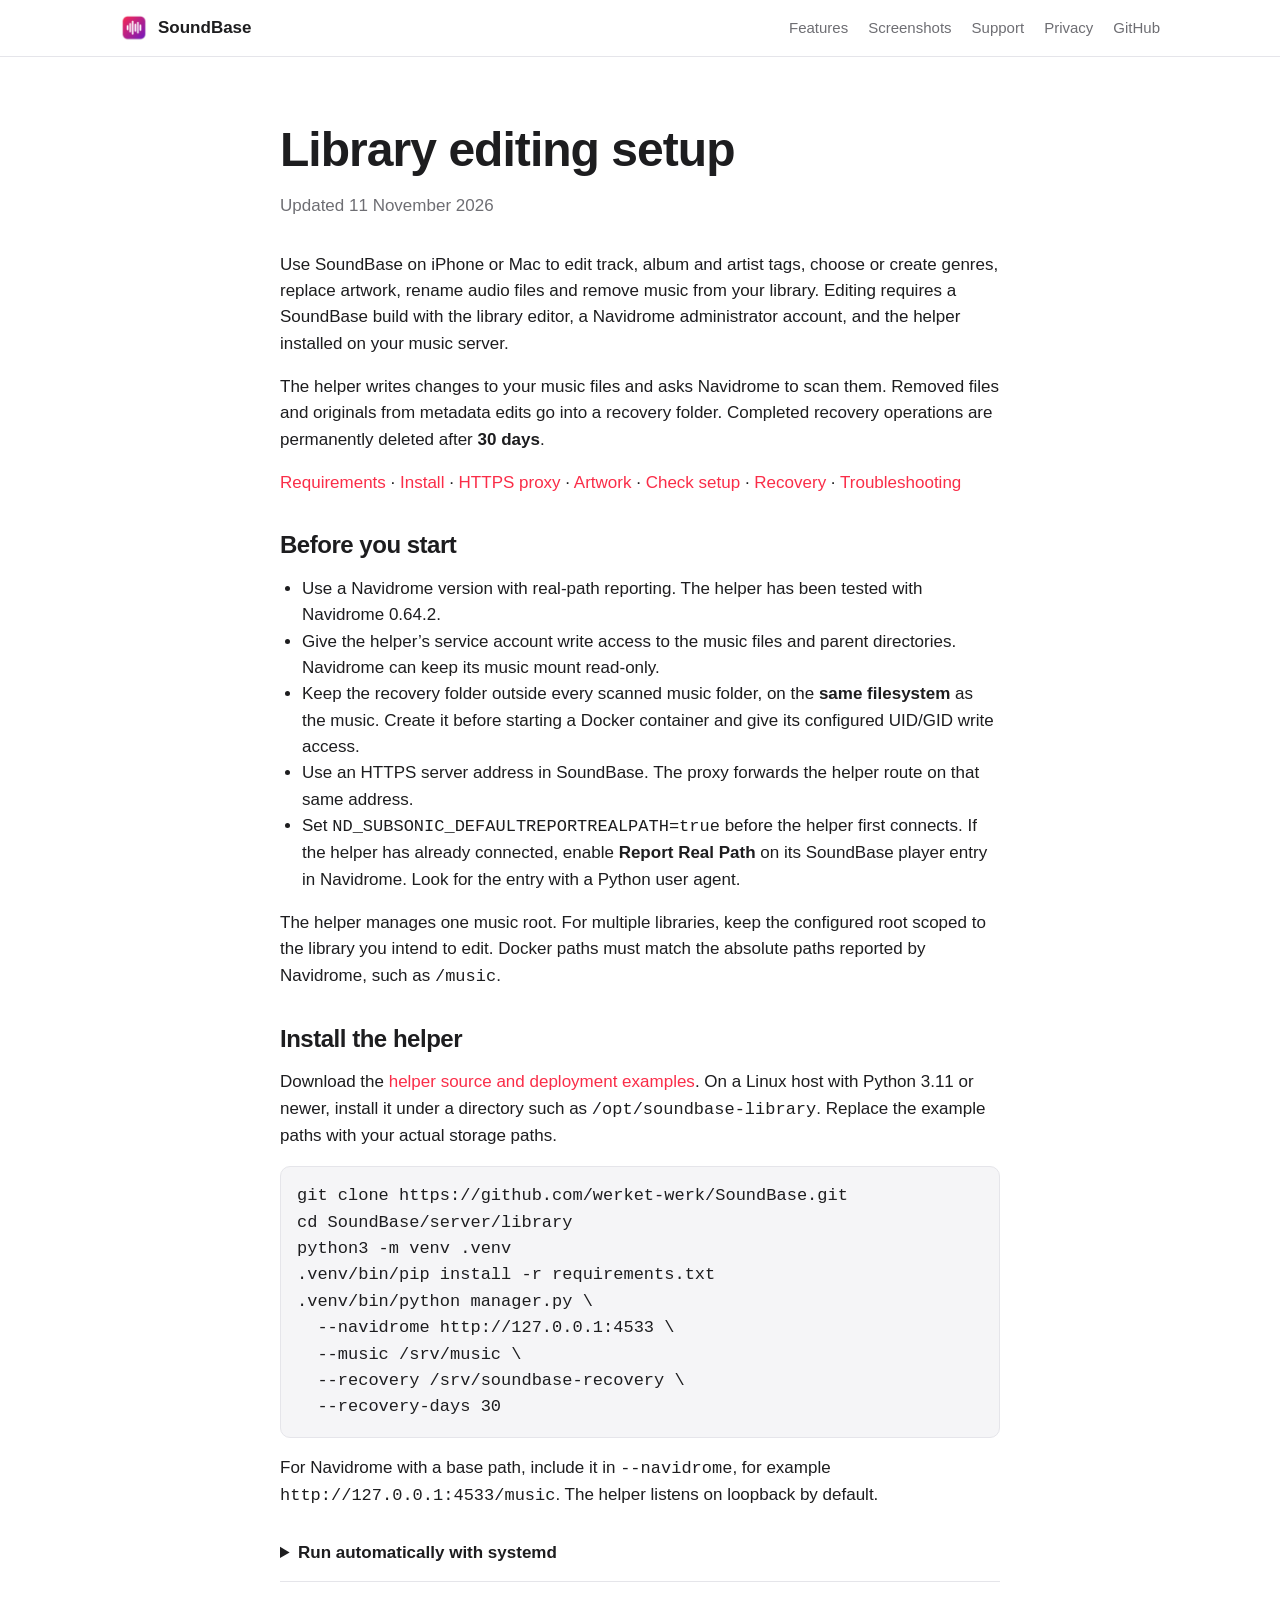
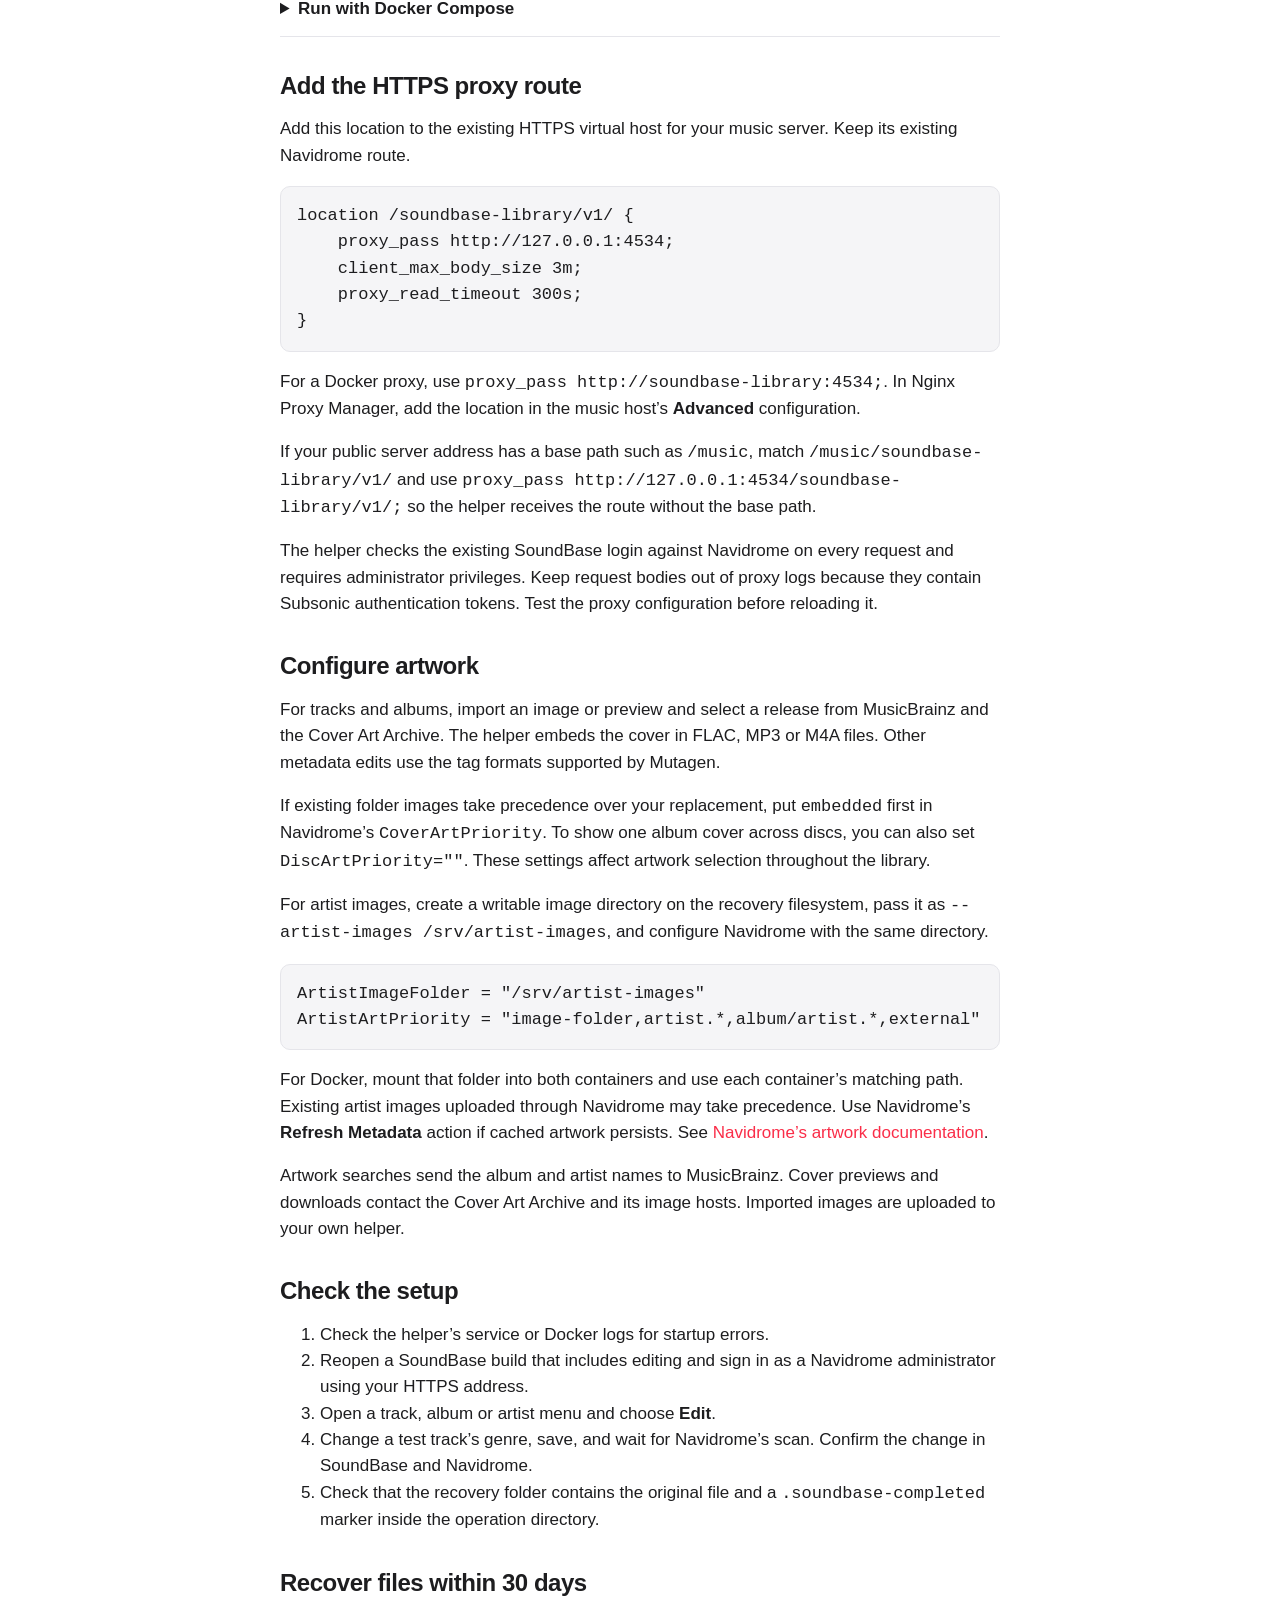
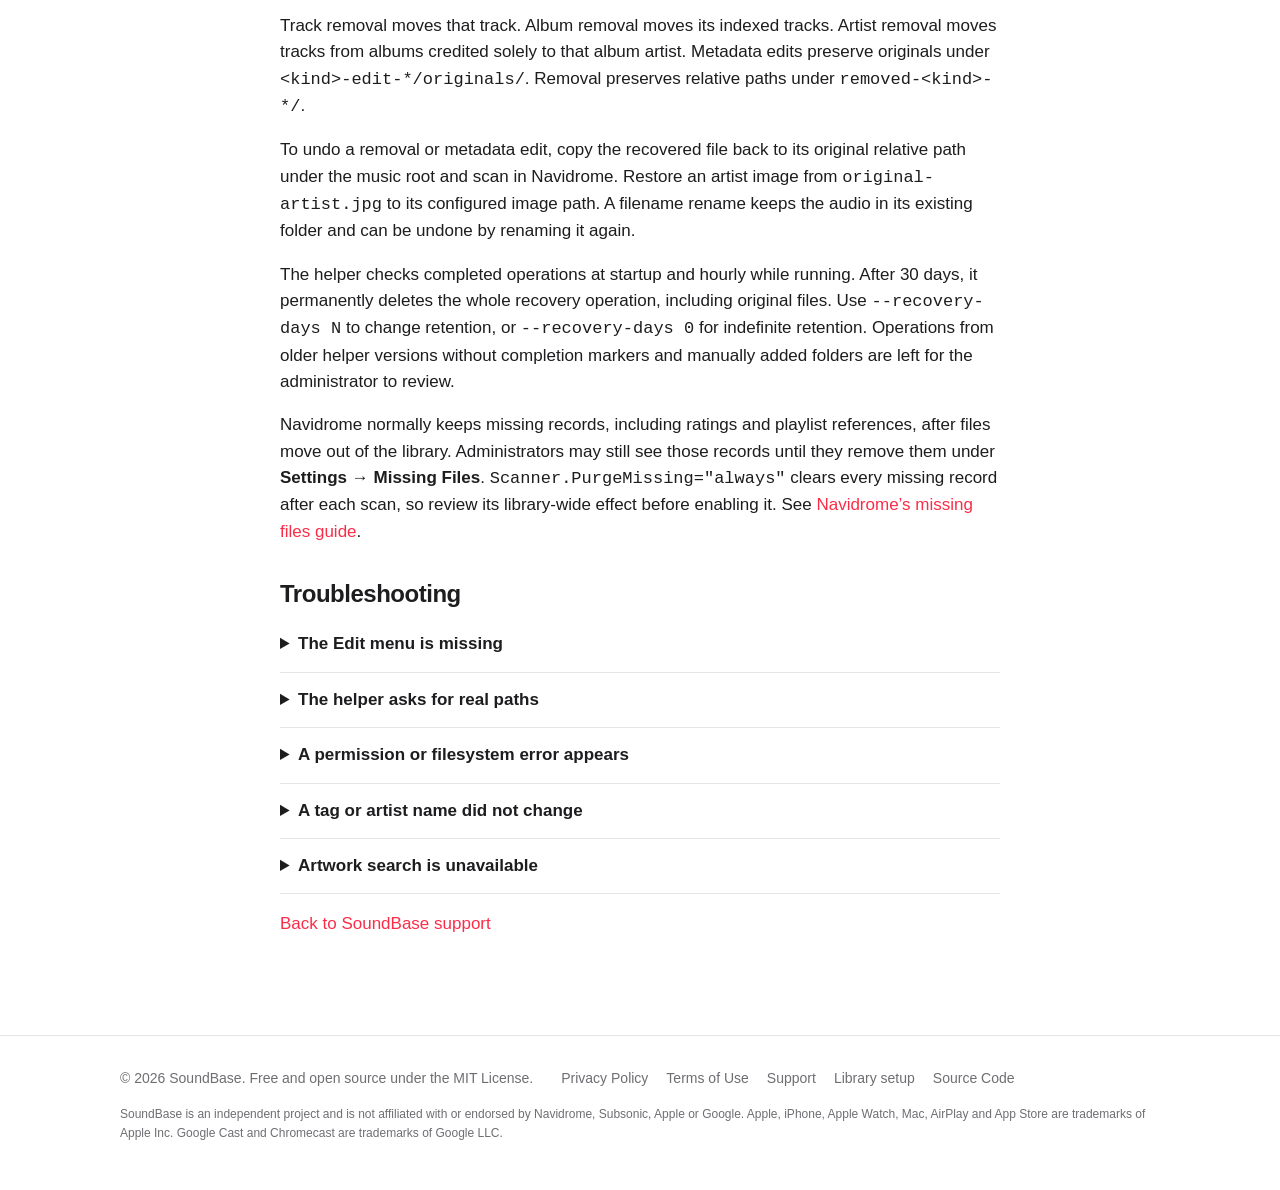
==== docs/library-setup.html @ 678f300b "Publish SoundBase library setup and recovery retention" ====
<!doctype html>
<html lang="en">
<head>
<meta charset="utf-8">
<meta name="viewport" content="width=device-width, initial-scale=1">
<title>Library editing setup — SoundBase</title>
<meta name="description" content="Install the SoundBase Navidrome helper, configure artwork and recover files for 30 days.">
<meta property="og:title" content="Library editing setup — SoundBase">
<meta property="og:description" content="Install the SoundBase Navidrome helper, configure artwork and recover files for 30 days.">
<meta property="og:image" content="assets/icon.png">
<link rel="icon" href="assets/favicon.png">
<link rel="apple-touch-icon" href="assets/icon.png">
<link rel="stylesheet" href="assets/style.css?v=e8a472062307">
</head>
<body>
<header class="nav"><div class="wrap">
  <a class="brand" href="index.html"><img src="assets/icon.png" alt="">SoundBase</a>
  <nav class="links">
    <a href="index.html#features" class="hide-sm">Features</a>
    <a href="index.html#screenshots" class="hide-sm">Screenshots</a>
    <a href="support.html">Support</a>
    <a href="privacy.html">Privacy</a>
    <a href="https://github.com/werket-werk/SoundBase">GitHub</a>
  </nav>
</div></header>
<main>

<article class="doc"><div class="wrap">
<h1>Library editing setup</h1>
<p class="updated">Updated 11 November 2026</p>
<p>Use SoundBase on iPhone or Mac to edit track, album and artist tags, choose or create genres, replace artwork, rename audio files and remove music from your library. Editing requires a SoundBase build with the library editor, a Navidrome administrator account, and the helper installed on your music server.</p>
<p>The helper writes changes to your music files and asks Navidrome to scan them. Removed files and originals from metadata edits go into a recovery folder. Completed recovery operations are permanently deleted after <strong>30 days</strong>.</p>
<nav aria-label="On this page"><a href="#requirements">Requirements</a> · <a href="#install">Install</a> · <a href="#proxy">HTTPS proxy</a> · <a href="#artwork">Artwork</a> · <a href="#verify">Check setup</a> · <a href="#recovery">Recovery</a> · <a href="#troubleshooting">Troubleshooting</a></nav>

<h2 id="requirements">Before you start</h2>
<ul>
<li>Use a Navidrome version with real-path reporting. The helper has been tested with Navidrome 0.64.2.</li>
<li>Give the helper’s service account write access to the music files and parent directories. Navidrome can keep its music mount read-only.</li>
<li>Keep the recovery folder outside every scanned music folder, on the <strong>same filesystem</strong> as the music. Create it before starting a Docker container and give its configured UID/GID write access.</li>
<li>Use an HTTPS server address in SoundBase. The proxy forwards the helper route on that same address.</li>
<li>Set <code>ND_SUBSONIC_DEFAULTREPORTREALPATH=true</code> before the helper first connects. If the helper has already connected, enable <strong>Report Real Path</strong> on its SoundBase player entry in Navidrome. Look for the entry with a Python user agent.</li>
</ul>
<p>The helper manages one music root. For multiple libraries, keep the configured root scoped to the library you intend to edit. Docker paths must match the absolute paths reported by Navidrome, such as <code>/music</code>.</p>

<h2 id="install">Install the helper</h2>
<p>Download the <a href="https://github.com/werket-werk/SoundBase/tree/main/server/library">helper source and deployment examples</a>. On a Linux host with Python 3.11 or newer, install it under a directory such as <code>/opt/soundbase-library</code>. Replace the example paths with your actual storage paths.</p>
<pre><code>git clone https://github.com/werket-werk/SoundBase.git
cd SoundBase/server/library
python3 -m venv .venv
.venv/bin/pip install -r requirements.txt
.venv/bin/python manager.py \
  --navidrome http://127.0.0.1:4533 \
  --music /srv/music \
  --recovery /srv/soundbase-recovery \
  --recovery-days 30</code></pre>
<p>For Navidrome with a base path, include it in <code>--navidrome</code>, for example <code>http://127.0.0.1:4533/music</code>. The helper listens on loopback by default.</p>
<details><summary>Run automatically with systemd</summary>
<p>Place the helper files and virtual environment in <code>/opt/soundbase-library</code>. Replace <code>music</code> with the account that owns your files and edit the paths below. Save this as <code>/etc/systemd/system/soundbase-library.service</code>.</p>
<pre><code>[Unit]
Description=SoundBase library helper
After=network-online.target
Wants=network-online.target

[Service]
User=music
Group=music
WorkingDirectory=/opt/soundbase-library
ExecStart=/opt/soundbase-library/.venv/bin/python /opt/soundbase-library/manager.py --music /srv/music --recovery /srv/soundbase-recovery --recovery-days 30
Restart=on-failure

[Install]
WantedBy=multi-user.target</code></pre>
<pre><code>sudo systemctl enable --now soundbase-library
systemctl status soundbase-library</code></pre>
</details>
<details><summary>Run with Docker Compose</summary>
<p>Use <code>Dockerfile</code> and <code>compose.example.yml</code> from the helper directory. Edit the music and recovery mounts, the container UID/GID, and the external network name to match your server. Put Navidrome, the helper and the HTTPS proxy on that network.</p>
<pre><code>docker compose -f compose.example.yml up -d --build
docker compose -f compose.example.yml logs soundbase-library</code></pre>
<p>The example binds inside the container and publishes no host port. Point the proxy at <code>http://soundbase-library:4534</code>. The Navidrome URL becomes <code>http://navidrome:4533</code> when that is its container name.</p>
</details>

<h2 id="proxy">Add the HTTPS proxy route</h2>
<p>Add this location to the existing HTTPS virtual host for your music server. Keep its existing Navidrome route.</p>
<pre><code>location /soundbase-library/v1/ {
    proxy_pass http://127.0.0.1:4534;
    client_max_body_size 3m;
    proxy_read_timeout 300s;
}</code></pre>
<p>For a Docker proxy, use <code>proxy_pass http://soundbase-library:4534;</code>. In Nginx Proxy Manager, add the location in the music host’s <strong>Advanced</strong> configuration.</p>
<p>If your public server address has a base path such as <code>/music</code>, match <code>/music/soundbase-library/v1/</code> and use <code>proxy_pass http://127.0.0.1:4534/soundbase-library/v1/;</code> so the helper receives the route without the base path.</p>
<p>The helper checks the existing SoundBase login against Navidrome on every request and requires administrator privileges. Keep request bodies out of proxy logs because they contain Subsonic authentication tokens. Test the proxy configuration before reloading it.</p>

<h2 id="artwork">Configure artwork</h2>
<p>For tracks and albums, import an image or preview and select a release from MusicBrainz and the Cover Art Archive. The helper embeds the cover in FLAC, MP3 or M4A files. Other metadata edits use the tag formats supported by Mutagen.</p>
<p>If existing folder images take precedence over your replacement, put <code>embedded</code> first in Navidrome’s <code>CoverArtPriority</code>. To show one album cover across discs, you can also set <code>DiscArtPriority=""</code>. These settings affect artwork selection throughout the library.</p>
<p>For artist images, create a writable image directory on the recovery filesystem, pass it as <code>--artist-images /srv/artist-images</code>, and configure Navidrome with the same directory.</p>
<pre><code>ArtistImageFolder = "/srv/artist-images"
ArtistArtPriority = "image-folder,artist.*,album/artist.*,external"</code></pre>
<p>For Docker, mount that folder into both containers and use each container’s matching path. Existing artist images uploaded through Navidrome may take precedence. Use Navidrome’s <strong>Refresh Metadata</strong> action if cached artwork persists. See <a href="https://www.navidrome.org/docs/usage/library/artwork/">Navidrome’s artwork documentation</a>.</p>
<p>Artwork searches send the album and artist names to MusicBrainz. Cover previews and downloads contact the Cover Art Archive and its image hosts. Imported images are uploaded to your own helper.</p>

<h2 id="verify">Check the setup</h2>
<ol>
<li>Check the helper’s service or Docker logs for startup errors.</li>
<li>Reopen a SoundBase build that includes editing and sign in as a Navidrome administrator using your HTTPS address.</li>
<li>Open a track, album or artist menu and choose <strong>Edit</strong>.</li>
<li>Change a test track’s genre, save, and wait for Navidrome’s scan. Confirm the change in SoundBase and Navidrome.</li>
<li>Check that the recovery folder contains the original file and a <code>.soundbase-completed</code> marker inside the operation directory.</li>
</ol>

<h2 id="recovery">Recover files within 30 days</h2>
<p>Track removal moves that track. Album removal moves its indexed tracks. Artist removal moves tracks from albums credited solely to that album artist. Metadata edits preserve originals under <code>&lt;kind&gt;-edit-*/originals/</code>. Removal preserves relative paths under <code>removed-&lt;kind&gt;-*/</code>.</p>
<p>To undo a removal or metadata edit, copy the recovered file back to its original relative path under the music root and scan in Navidrome. Restore an artist image from <code>original-artist.jpg</code> to its configured image path. A filename rename keeps the audio in its existing folder and can be undone by renaming it again.</p>
<p>The helper checks completed operations at startup and hourly while running. After 30 days, it permanently deletes the whole recovery operation, including original files. Use <code>--recovery-days N</code> to change retention, or <code>--recovery-days 0</code> for indefinite retention. Operations from older helper versions without completion markers and manually added folders are left for the administrator to review.</p>
<p>Navidrome normally keeps missing records, including ratings and playlist references, after files move out of the library. Administrators may still see those records until they remove them under <strong>Settings → Missing Files</strong>. <code>Scanner.PurgeMissing="always"</code> clears every missing record after each scan, so review its library-wide effect before enabling it. See <a href="https://navidrome.org/docs/usage/library/missing-files/">Navidrome’s missing files guide</a>.</p>

<h2 id="troubleshooting">Troubleshooting</h2>
<details><summary>The Edit menu is missing</summary><p>Check that the installed SoundBase build includes editing, the account is a Navidrome administrator, the address uses HTTPS, and the proxy forwards <code>/soundbase-library/v1/</code>. Reopen the app after changing the helper setup.</p></details>
<details><summary>The helper asks for real paths</summary><p>Enable Report Real Path on the SoundBase player entry created by the helper. Check that the helper can access the exact path returned for the track. Container paths and host paths can differ.</p></details>
<details><summary>A permission or filesystem error appears</summary><p>Check ownership, write access, available storage, and that music, recovery and the optional artist image directory share a filesystem. The helper uses hard links to preserve originals. Test support on your NAS with disposable files.</p></details>
<details><summary>A tag or artist name did not change</summary><p>Artist renaming replaces exact Artist and Album Artist tag values, including plural variants. Combined credits stored in one value are preserved. Check the raw tags in Navidrome and choose the affected track for a direct edit.</p></details>
<details><summary>Artwork search is unavailable</summary><p>MusicBrainz and the Cover Art Archive can return rate limits, missing covers or network errors. Wait and retry, or choose an image file.</p></details>
<p><a href="support.html">Back to SoundBase support</a></p>
</div></article>

</main>
<footer><div class="wrap">
  <span>© 2026 SoundBase. Free and open source under the MIT License.</span>
  <span class="links"><a href="privacy.html">Privacy Policy</a><a href="terms.html">Terms of Use</a><a href="support.html">Support</a><a href="library-setup.html">Library setup</a><a href="https://github.com/werket-werk/SoundBase">Source Code</a></span>
  <span class="fine">SoundBase is an independent project and is not affiliated with or endorsed by Navidrome, Subsonic, Apple or Google. Apple, iPhone, Apple Watch, Mac, AirPlay and App Store are trademarks of Apple Inc. Google Cast and Chromecast are trademarks of Google LLC.</span>
</div></footer>
</body>
</html>
---- docs/assets/style.css ----
:root {
  --bg: #ffffff;
  --bg-soft: #f5f5f7;
  --text: #1d1d1f;
  --muted: #6e6e73;
  --line: #e5e5ea;
  --accent: #fa2d48;
  --accent-2: #7a1fd1;
  --card: #ffffff;
  --radius: 18px;
  --max: 1080px;
}
@media (prefers-color-scheme: dark) {
  :root:not([data-theme="light"]) {
    --bg: #000000;
    --bg-soft: #111113;
    --text: #f5f5f7;
    --muted: #a1a1a6;
    --line: #2c2c2e;
    --card: #1c1c1e;
  }
}
* { box-sizing: border-box; }
html { -webkit-text-size-adjust: 100%; }
body {
  margin: 0;
  background: var(--bg);
  color: var(--text);
  font: 17px/1.55 -apple-system, BlinkMacSystemFont, "SF Pro Text", "Inter", "Segoe UI", Roboto, sans-serif;
}
a { color: var(--accent); text-decoration: none; }
a:hover { text-decoration: underline; }
.wrap { max-width: var(--max); margin: 0 auto; padding: 0 20px; }

/* Nav */
.nav { position: sticky; top: 0; z-index: 10; backdrop-filter: saturate(180%) blur(20px); background: color-mix(in srgb, var(--bg) 80%, transparent); border-bottom: 1px solid var(--line); }
.nav .wrap { display: flex; align-items: center; gap: 24px; height: 56px; }
.brand { display: flex; align-items: center; gap: 10px; font-weight: 700; color: var(--text); }
.brand img { width: 28px; height: 28px; }
.nav .links { margin-left: auto; display: flex; gap: 20px; font-size: 15px; }
.nav .links a { color: var(--muted); }
.nav .links a:hover { color: var(--text); text-decoration: none; }

/* Hero */
.hero { text-align: center; padding: 88px 0 56px; }
.hero img.app-icon { width: 128px; height: 128px; filter: drop-shadow(0 18px 30px rgba(250, 45, 72, .3)); }
.hero h1 { font-size: clamp(40px, 7vw, 72px); line-height: 1.05; letter-spacing: -0.03em; margin: 24px 0 12px; }
.hero h1 span { background: linear-gradient(120deg, var(--accent), var(--accent-2)); -webkit-background-clip: text; background-clip: text; color: transparent; }
.hero p.lede { font-size: clamp(19px, 2.4vw, 24px); color: var(--muted); max-width: 680px; margin: 0 auto 32px; }
.buttons { display: flex; gap: 12px; justify-content: center; flex-wrap: wrap; }
.btn { display: inline-flex; align-items: center; gap: 8px; padding: 13px 22px; border-radius: 999px; font-weight: 600; font-size: 16px; }
.btn.primary { background: var(--text); color: var(--bg); }
.btn.secondary { background: var(--bg-soft); color: var(--text); border: 1px solid var(--line); }
.btn:hover { text-decoration: none; opacity: .9; }
.platforms { margin-top: 18px; color: var(--muted); font-size: 14px; }

/* Sections */
section { padding: 64px 0; }
section.soft { background: var(--bg-soft); }
h2 { font-size: clamp(30px, 4vw, 44px); letter-spacing: -0.02em; line-height: 1.1; margin: 0 0 12px; }
.section-lede { color: var(--muted); font-size: 19px; max-width: 640px; margin: 0 0 36px; }
.grid { display: grid; gap: 18px; grid-template-columns: repeat(auto-fit, minmax(260px, 1fr)); }
.card { background: var(--card); border: 1px solid var(--line); border-radius: var(--radius); padding: 24px; }
.card .ico { width: 44px; height: 44px; border-radius: 12px; display: grid; place-items: center; font-size: 22px; color: #fff; background: linear-gradient(135deg, var(--accent), var(--accent-2)); margin-bottom: 14px; }
.card h3 { margin: 0 0 6px; font-size: 19px; }
.card p { margin: 0; color: var(--muted); font-size: 16px; }

.devices { display: grid; gap: 18px; grid-template-columns: repeat(auto-fit, minmax(300px, 1fr)); }
.device { border-radius: var(--radius); padding: 28px; color: #fff; min-height: 240px; display: flex; flex-direction: column; justify-content: flex-end; }
.device h3 { font-size: 26px; margin: 0 0 8px; }
.device ul { margin: 0; padding-left: 18px; opacity: .92; font-size: 15px; }
.device.phone { background: linear-gradient(145deg, #fa2d48, #8c0d59); }
.device.watch { background: linear-gradient(145deg, #5c4df2, #1a8cf2); }
.device.mac { background: linear-gradient(145deg, #1ab38c, #0d598c); }

/* Screenshots */
#screenshots { scroll-margin-top: 56px; }
#screenshots + .soft { border-top: 1px solid var(--line); }
.screenshot-group + .screenshot-group { margin-top: 42px; }
.screenshot-group h3 { font-size: 26px; margin: 0 0 16px; }
.screenshot-grid { display: grid; gap: 12px; }
.screenshot-iphone, .screenshot-watch { grid-template-columns: repeat(auto-fill, 100px); }
.screenshot-mac { grid-template-columns: repeat(auto-fill, clamp(128px, 35vw, 195px)); }
.screenshot-grid figure { margin: 0; }
.screenshot-grid a, .screenshot-overview a { display: block; border-radius: 12px; }
#screenshots a:focus-visible { outline: 3px solid var(--accent); outline-offset: 3px; }
#screenshots img { display: block; height: auto; border-radius: 12px; }
.screenshot-grid img { width: 100%; }
.screenshot-grid figcaption { color: var(--muted); font-size: 14px; margin-top: 6px; }
.screenshot-overview { margin-top: 8px; }
.screenshot-overview a { width: fit-content; max-width: 100%; margin-top: 12px; }
.screenshot-overview img { max-width: min(100%, 480px); max-height: 260px; width: auto; }

/* Screenshot viewer */
html:has(#screenshot-viewer[open]) { overflow: hidden; }
#screenshot-viewer {
  width: min(100%, 1200px);
  height: 100%;
  height: 100dvh;
  max-width: none;
  max-height: none;
  padding: 12px clamp(12px, 3vw, 32px);
  border: 0;
  background: transparent;
  color: #fff;
}
#screenshot-viewer[open] { display: grid; grid-template-rows: auto minmax(0, 1fr) auto; gap: 12px; }
#screenshot-viewer::backdrop { background: rgba(12, 12, 15, .96); }
.viewer-toolbar, .viewer-controls { display: flex; align-items: center; justify-content: space-between; gap: 12px; }
.viewer-toolbar { font-weight: 600; }
.viewer-stage { display: grid; grid-template: minmax(0, 1fr) / minmax(0, 1fr); place-items: center; touch-action: pinch-zoom; user-select: none; }
.viewer-stage img { display: block; max-width: 100%; max-height: 100%; object-fit: contain; }
.viewer-caption { text-align: center; font-size: 15px; }
.viewer-count { display: block; color: #c3c3ca; font-size: 13px; }
#screenshot-viewer button {
  flex: none;
  width: 44px;
  height: 44px;
  border: 1px solid #63636b;
  border-radius: 50%;
  background: #27272d;
  color: inherit;
  font: inherit;
  font-size: 24px;
  cursor: pointer;
}
#screenshot-viewer button:hover { background: #42424b; }
#screenshot-viewer button:focus-visible { outline: 2px solid #fff; outline-offset: 3px; }

.privacy-banner { display: flex; gap: 20px; align-items: center; flex-wrap: wrap; }
.privacy-banner .big { font-size: 56px; }

/* Docs pages */
.doc { padding: 56px 0 80px; }
.doc .wrap { max-width: 760px; }
.doc h1 { font-size: clamp(34px, 5vw, 48px); letter-spacing: -0.02em; margin: 0 0 6px; }
.doc .updated { color: var(--muted); margin: 0 0 32px; }
.doc h2 { font-size: 24px; margin: 36px 0 10px; }
.doc h3 { font-size: 19px; margin: 24px 0 8px; }
.doc p, .doc li { color: var(--text); }
.doc ul { padding-left: 22px; }
.doc pre { overflow-x: auto; padding: 16px; border: 1px solid var(--line); border-radius: 10px; background: var(--bg-soft); }
.doc pre code { white-space: pre; }
.doc :not(pre) > code { overflow-wrap: anywhere; }
.doc table { width: 100%; border-collapse: collapse; font-size: 15px; margin: 12px 0; display: block; overflow-x: auto; }
.doc th, .doc td { text-align: left; padding: 10px 12px; border-bottom: 1px solid var(--line); vertical-align: top; }
.doc th { background: var(--bg-soft); }
.callout { background: var(--bg-soft); border: 1px solid var(--line); border-radius: 14px; padding: 16px 18px; margin: 18px 0; }
details { border-bottom: 1px solid var(--line); padding: 14px 0; }
summary { cursor: pointer; font-weight: 600; }
details p { color: var(--muted); margin: 10px 0 0; }

footer { border-top: 1px solid var(--line); padding: 32px 0 48px; color: var(--muted); font-size: 14px; }
footer .wrap { display: flex; gap: 16px 28px; flex-wrap: wrap; align-items: center; }
footer .links { display: flex; gap: 18px; flex-wrap: wrap; }
footer a { color: var(--muted); }
footer .fine { width: 100%; font-size: 12px; }

@media (max-width: 640px) {
  .nav .links { gap: 14px; font-size: 14px; }
  .nav .links .hide-sm { display: none; }
  .hero { padding: 56px 0 40px; }
  section { padding: 48px 0; }
}
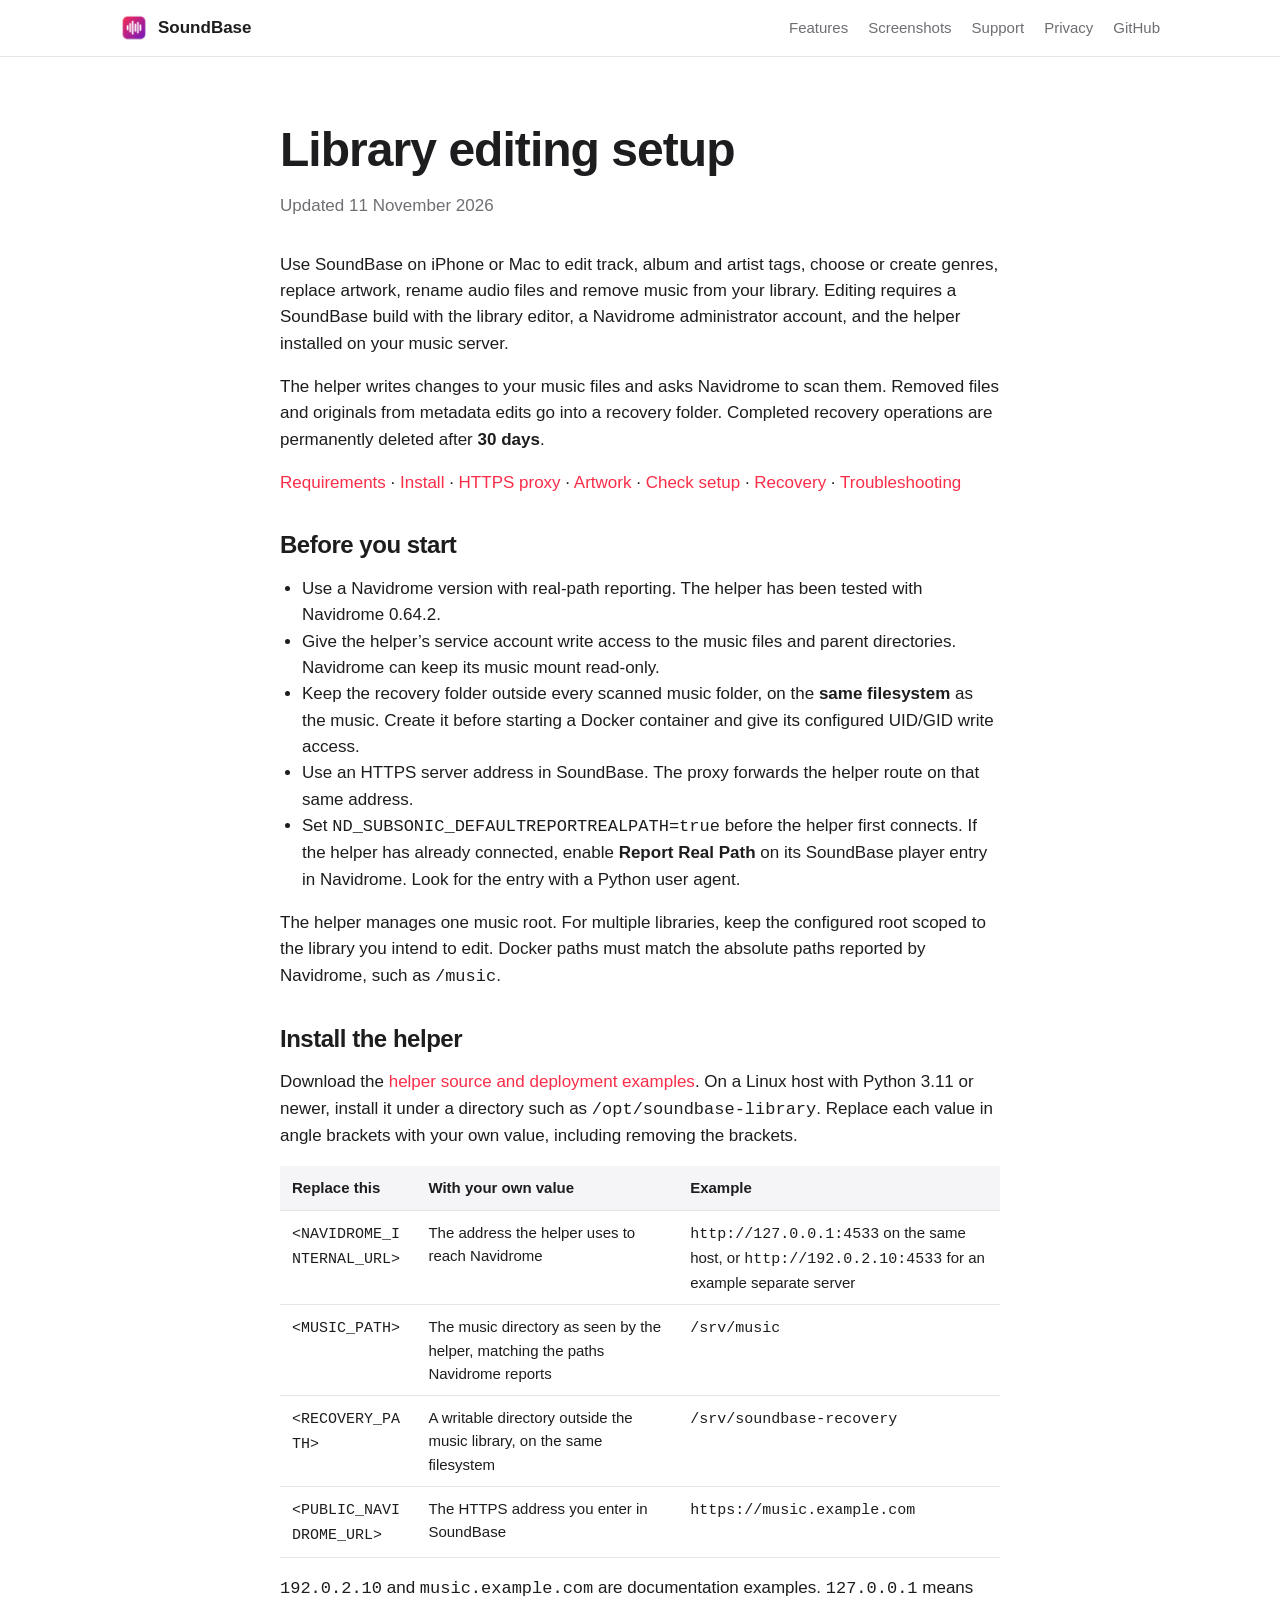
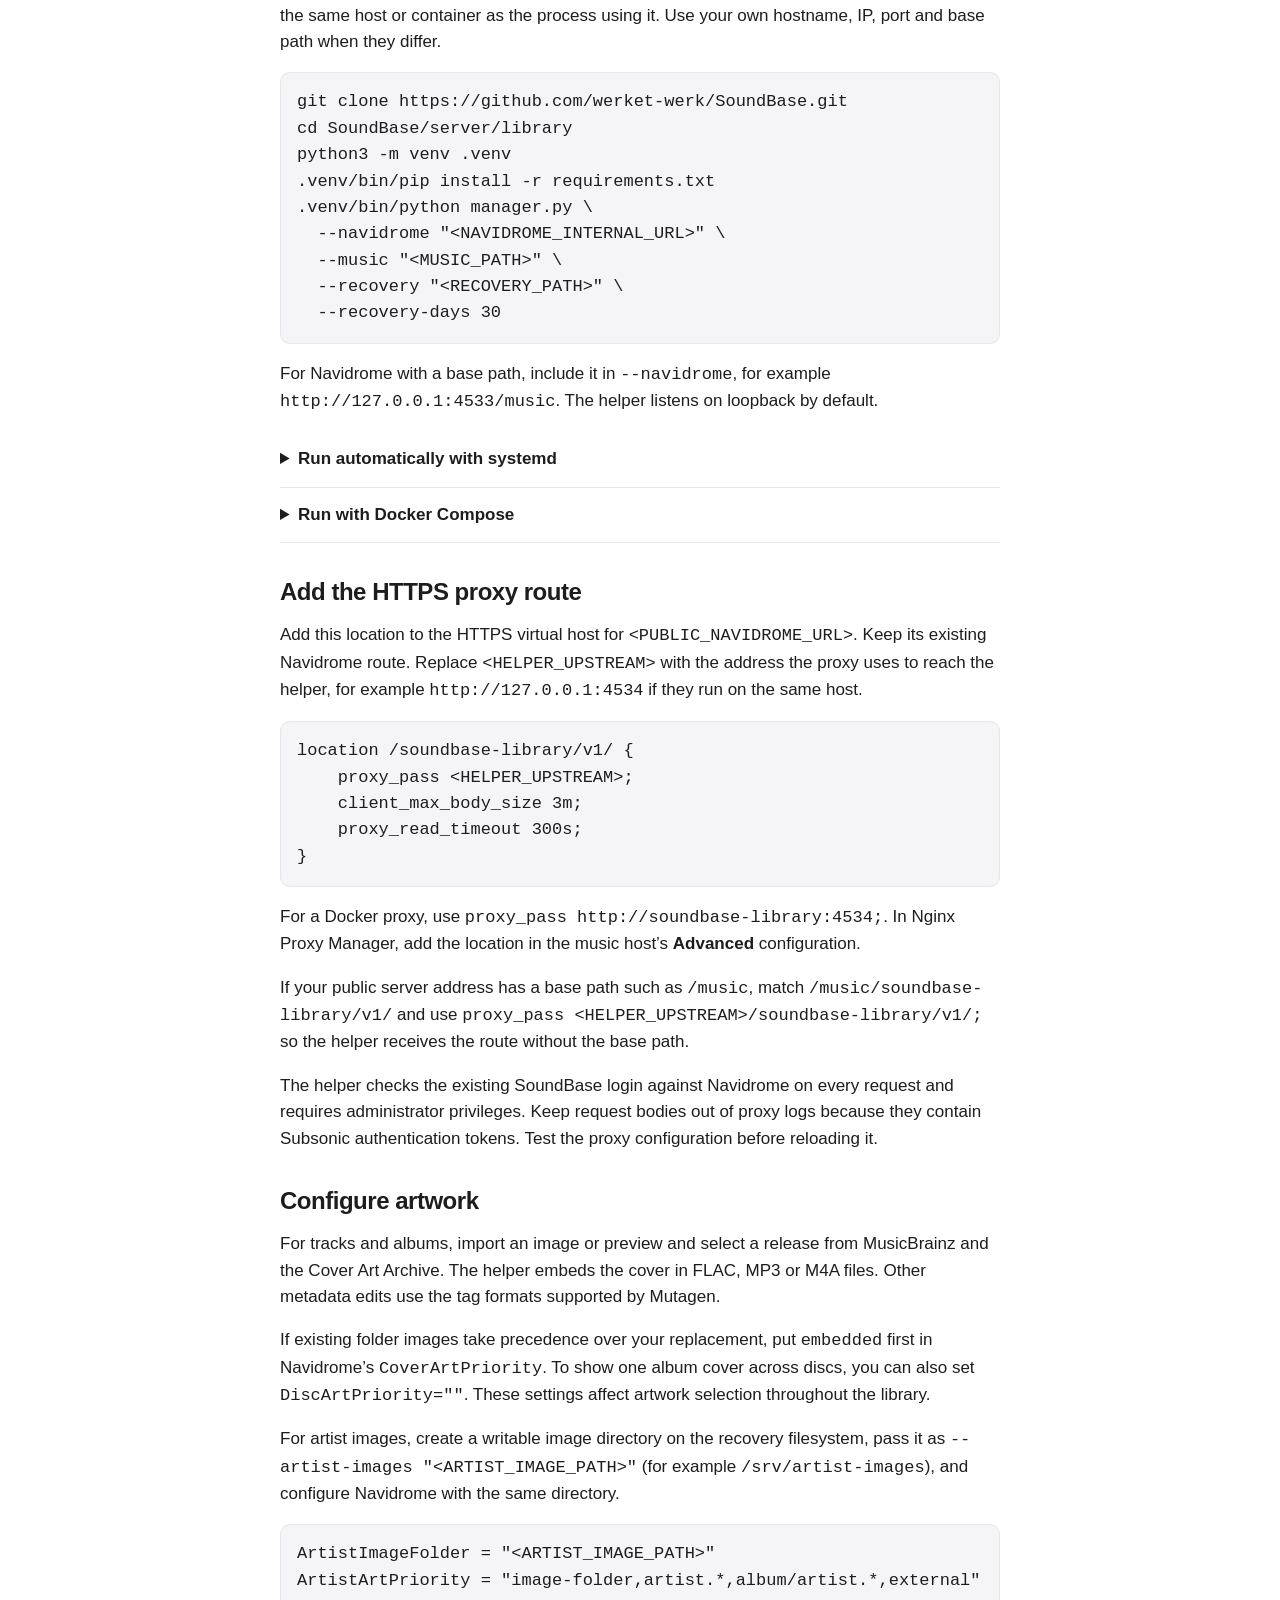
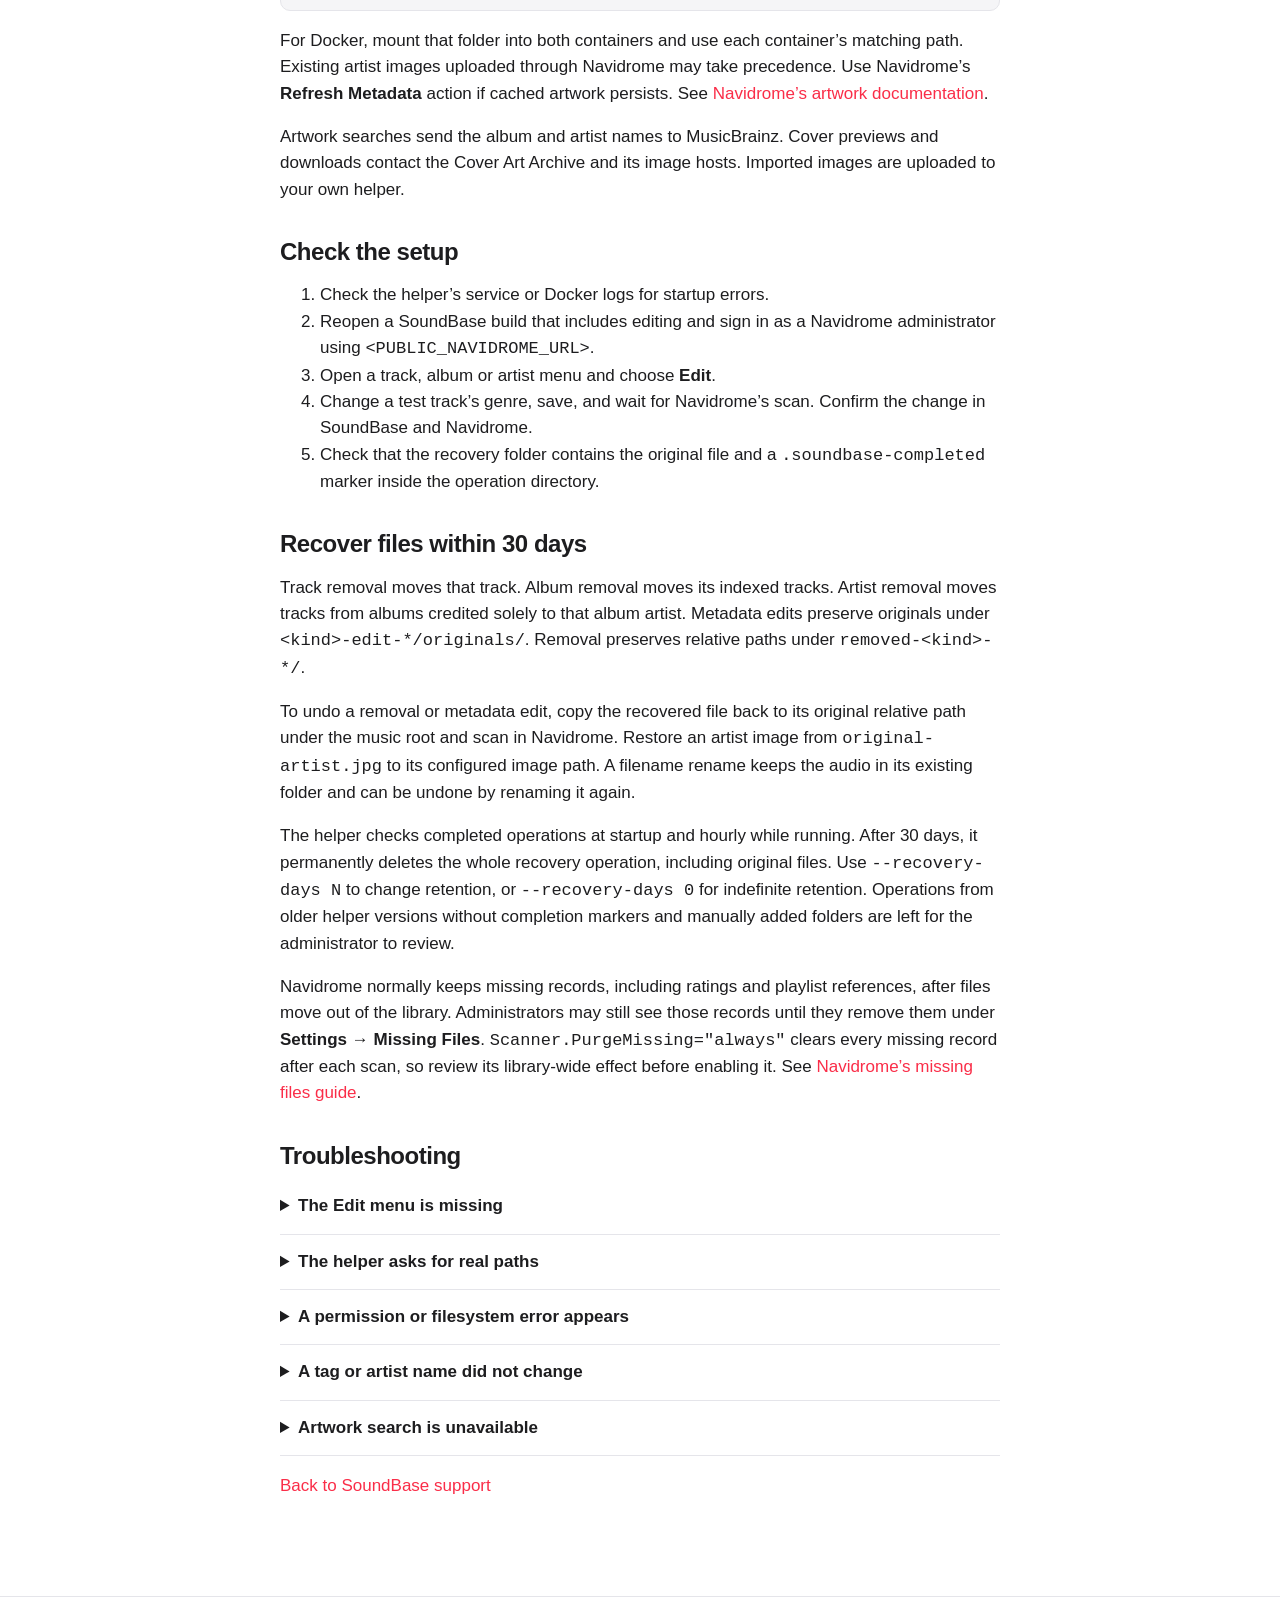
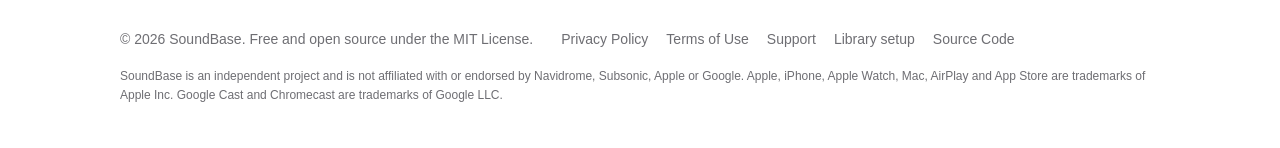
==== commit d169b4d5: "Label user-specific values in the library setup guide" ====
--- a/docs/library-setup.html
+++ b/docs/library-setup.html
@@ -43,29 +43,39 @@
 <p>The helper manages one music root. For multiple libraries, keep the configured root scoped to the library you intend to edit. Docker paths must match the absolute paths reported by Navidrome, such as <code>/music</code>.</p>
 
 <h2 id="install">Install the helper</h2>
-<p>Download the <a href="https://github.com/werket-werk/SoundBase/tree/main/server/library">helper source and deployment examples</a>. On a Linux host with Python 3.11 or newer, install it under a directory such as <code>/opt/soundbase-library</code>. Replace the example paths with your actual storage paths.</p>
+<p>Download the <a href="https://github.com/werket-werk/SoundBase/tree/main/server/library">helper source and deployment examples</a>. On a Linux host with Python 3.11 or newer, install it under a directory such as <code>/opt/soundbase-library</code>. Replace each value in angle brackets with your own value, including removing the brackets.</p>
+<table>
+  <thead><tr><th>Replace this</th><th>With your own value</th><th>Example</th></tr></thead>
+  <tbody>
+    <tr><td><code>&lt;NAVIDROME_INTERNAL_URL&gt;</code></td><td>The address the helper uses to reach Navidrome</td><td><code>http://127.0.0.1:4533</code> on the same host, or <code>http://192.0.2.10:4533</code> for an example separate server</td></tr>
+    <tr><td><code>&lt;MUSIC_PATH&gt;</code></td><td>The music directory as seen by the helper, matching the paths Navidrome reports</td><td><code>/srv/music</code></td></tr>
+    <tr><td><code>&lt;RECOVERY_PATH&gt;</code></td><td>A writable directory outside the music library, on the same filesystem</td><td><code>/srv/soundbase-recovery</code></td></tr>
+    <tr><td><code>&lt;PUBLIC_NAVIDROME_URL&gt;</code></td><td>The HTTPS address you enter in SoundBase</td><td><code>https://music.example.com</code></td></tr>
+  </tbody>
+</table>
+<p><code>192.0.2.10</code> and <code>music.example.com</code> are documentation examples. <code>127.0.0.1</code> means the same host or container as the process using it. Use your own hostname, IP, port and base path when they differ.</p>
 <pre><code>git clone https://github.com/werket-werk/SoundBase.git
 cd SoundBase/server/library
 python3 -m venv .venv
 .venv/bin/pip install -r requirements.txt
 .venv/bin/python manager.py \
-  --navidrome http://127.0.0.1:4533 \
-  --music /srv/music \
-  --recovery /srv/soundbase-recovery \
+  --navidrome "&lt;NAVIDROME_INTERNAL_URL&gt;" \
+  --music "&lt;MUSIC_PATH&gt;" \
+  --recovery "&lt;RECOVERY_PATH&gt;" \
   --recovery-days 30</code></pre>
 <p>For Navidrome with a base path, include it in <code>--navidrome</code>, for example <code>http://127.0.0.1:4533/music</code>. The helper listens on loopback by default.</p>
 <details><summary>Run automatically with systemd</summary>
-<p>Place the helper files and virtual environment in <code>/opt/soundbase-library</code>. Replace <code>music</code> with the account that owns your files and edit the paths below. Save this as <code>/etc/systemd/system/soundbase-library.service</code>.</p>
+<p>Place the helper files and virtual environment in <code>/opt/soundbase-library</code>. Replace <code>&lt;SERVICE_USER&gt;</code> and <code>&lt;SERVICE_GROUP&gt;</code> with the account and group that can write your files, for example <code>music</code>. Replace <code>&lt;HELPER_DIR&gt;</code> with the installation directory, for example <code>/opt/soundbase-library</code>. Save this as <code>/etc/systemd/system/soundbase-library.service</code>.</p>
 <pre><code>[Unit]
 Description=SoundBase library helper
 After=network-online.target
 Wants=network-online.target
 
 [Service]
-User=music
-Group=music
-WorkingDirectory=/opt/soundbase-library
-ExecStart=/opt/soundbase-library/.venv/bin/python /opt/soundbase-library/manager.py --music /srv/music --recovery /srv/soundbase-recovery --recovery-days 30
+User=&lt;SERVICE_USER&gt;
+Group=&lt;SERVICE_GROUP&gt;
+WorkingDirectory=&lt;HELPER_DIR&gt;
+ExecStart=&lt;HELPER_DIR&gt;/.venv/bin/python "&lt;HELPER_DIR&gt;/manager.py" --navidrome "&lt;NAVIDROME_INTERNAL_URL&gt;" --music "&lt;MUSIC_PATH&gt;" --recovery "&lt;RECOVERY_PATH&gt;" --recovery-days 30
 Restart=on-failure
 
 [Install]
@@ -74,28 +84,28 @@
 systemctl status soundbase-library</code></pre>
 </details>
 <details><summary>Run with Docker Compose</summary>
-<p>Use <code>Dockerfile</code> and <code>compose.example.yml</code> from the helper directory. Edit the music and recovery mounts, the container UID/GID, and the external network name to match your server. Put Navidrome, the helper and the HTTPS proxy on that network.</p>
+<p>Use <code>Dockerfile</code> and <code>compose.example.yml</code> from the helper directory. Replace the sample host paths on the left side of the volume mounts. Set the container music path to the path Navidrome reports, and match the helper’s <code>--music</code> argument to it. Use your service account’s UID/GID instead of the sample <code>1000:1000</code> and your Docker network name instead of <code>music</code>. Put Navidrome, the helper and the HTTPS proxy on that network.</p>
 <pre><code>docker compose -f compose.example.yml up -d --build
 docker compose -f compose.example.yml logs soundbase-library</code></pre>
 <p>The example binds inside the container and publishes no host port. Point the proxy at <code>http://soundbase-library:4534</code>. The Navidrome URL becomes <code>http://navidrome:4533</code> when that is its container name.</p>
 </details>
 
 <h2 id="proxy">Add the HTTPS proxy route</h2>
-<p>Add this location to the existing HTTPS virtual host for your music server. Keep its existing Navidrome route.</p>
+<p>Add this location to the HTTPS virtual host for <code>&lt;PUBLIC_NAVIDROME_URL&gt;</code>. Keep its existing Navidrome route. Replace <code>&lt;HELPER_UPSTREAM&gt;</code> with the address the proxy uses to reach the helper, for example <code>http://127.0.0.1:4534</code> if they run on the same host.</p>
 <pre><code>location /soundbase-library/v1/ {
-    proxy_pass http://127.0.0.1:4534;
+    proxy_pass &lt;HELPER_UPSTREAM&gt;;
     client_max_body_size 3m;
     proxy_read_timeout 300s;
 }</code></pre>
 <p>For a Docker proxy, use <code>proxy_pass http://soundbase-library:4534;</code>. In Nginx Proxy Manager, add the location in the music host’s <strong>Advanced</strong> configuration.</p>
-<p>If your public server address has a base path such as <code>/music</code>, match <code>/music/soundbase-library/v1/</code> and use <code>proxy_pass http://127.0.0.1:4534/soundbase-library/v1/;</code> so the helper receives the route without the base path.</p>
+<p>If your public server address has a base path such as <code>/music</code>, match <code>/music/soundbase-library/v1/</code> and use <code>proxy_pass &lt;HELPER_UPSTREAM&gt;/soundbase-library/v1/;</code> so the helper receives the route without the base path.</p>
 <p>The helper checks the existing SoundBase login against Navidrome on every request and requires administrator privileges. Keep request bodies out of proxy logs because they contain Subsonic authentication tokens. Test the proxy configuration before reloading it.</p>
 
 <h2 id="artwork">Configure artwork</h2>
 <p>For tracks and albums, import an image or preview and select a release from MusicBrainz and the Cover Art Archive. The helper embeds the cover in FLAC, MP3 or M4A files. Other metadata edits use the tag formats supported by Mutagen.</p>
 <p>If existing folder images take precedence over your replacement, put <code>embedded</code> first in Navidrome’s <code>CoverArtPriority</code>. To show one album cover across discs, you can also set <code>DiscArtPriority=""</code>. These settings affect artwork selection throughout the library.</p>
-<p>For artist images, create a writable image directory on the recovery filesystem, pass it as <code>--artist-images /srv/artist-images</code>, and configure Navidrome with the same directory.</p>
-<pre><code>ArtistImageFolder = "/srv/artist-images"
+<p>For artist images, create a writable image directory on the recovery filesystem, pass it as <code>--artist-images "&lt;ARTIST_IMAGE_PATH&gt;"</code> (for example <code>/srv/artist-images</code>), and configure Navidrome with the same directory.</p>
+<pre><code>ArtistImageFolder = "&lt;ARTIST_IMAGE_PATH&gt;"
 ArtistArtPriority = "image-folder,artist.*,album/artist.*,external"</code></pre>
 <p>For Docker, mount that folder into both containers and use each container’s matching path. Existing artist images uploaded through Navidrome may take precedence. Use Navidrome’s <strong>Refresh Metadata</strong> action if cached artwork persists. See <a href="https://www.navidrome.org/docs/usage/library/artwork/">Navidrome’s artwork documentation</a>.</p>
 <p>Artwork searches send the album and artist names to MusicBrainz. Cover previews and downloads contact the Cover Art Archive and its image hosts. Imported images are uploaded to your own helper.</p>
@@ -103,7 +113,7 @@
 <h2 id="verify">Check the setup</h2>
 <ol>
 <li>Check the helper’s service or Docker logs for startup errors.</li>
-<li>Reopen a SoundBase build that includes editing and sign in as a Navidrome administrator using your HTTPS address.</li>
+<li>Reopen a SoundBase build that includes editing and sign in as a Navidrome administrator using <code>&lt;PUBLIC_NAVIDROME_URL&gt;</code>.</li>
 <li>Open a track, album or artist menu and choose <strong>Edit</strong>.</li>
 <li>Change a test track’s genre, save, and wait for Navidrome’s scan. Confirm the change in SoundBase and Navidrome.</li>
 <li>Check that the recovery folder contains the original file and a <code>.soundbase-completed</code> marker inside the operation directory.</li>
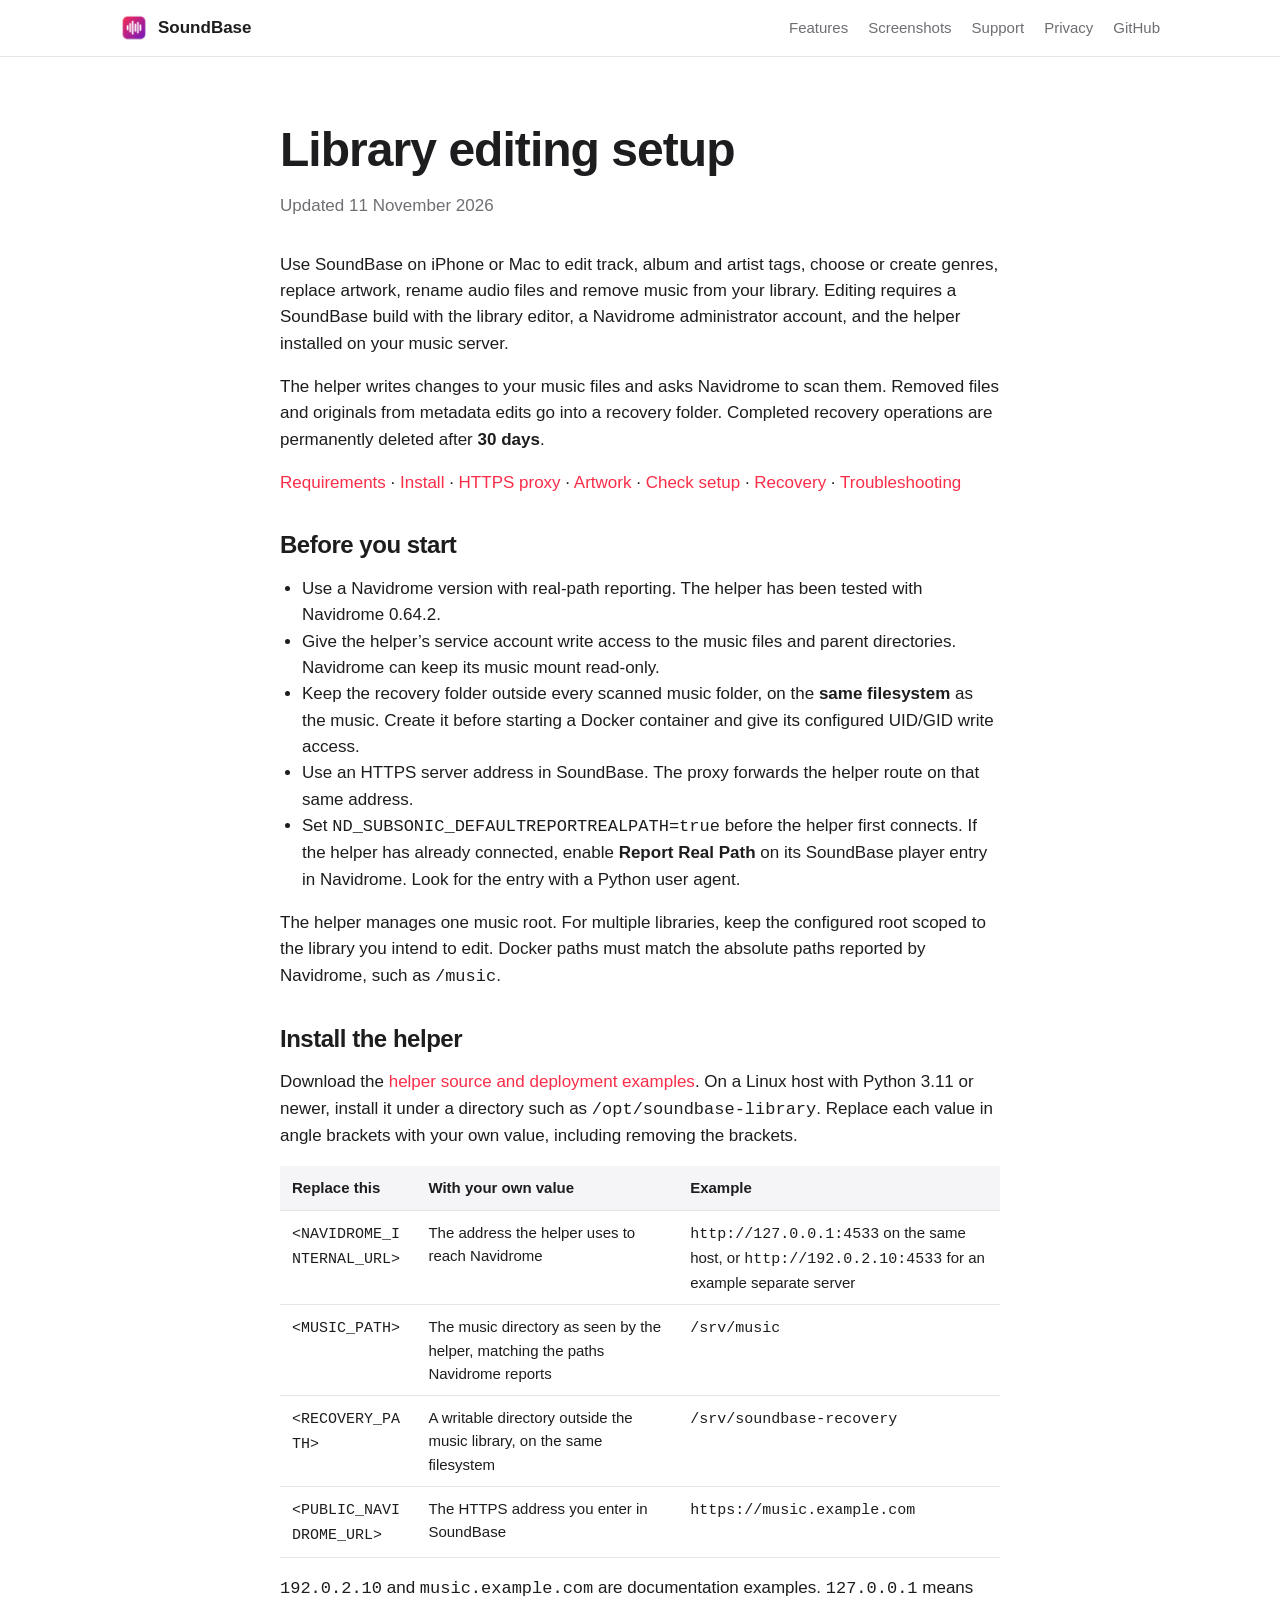
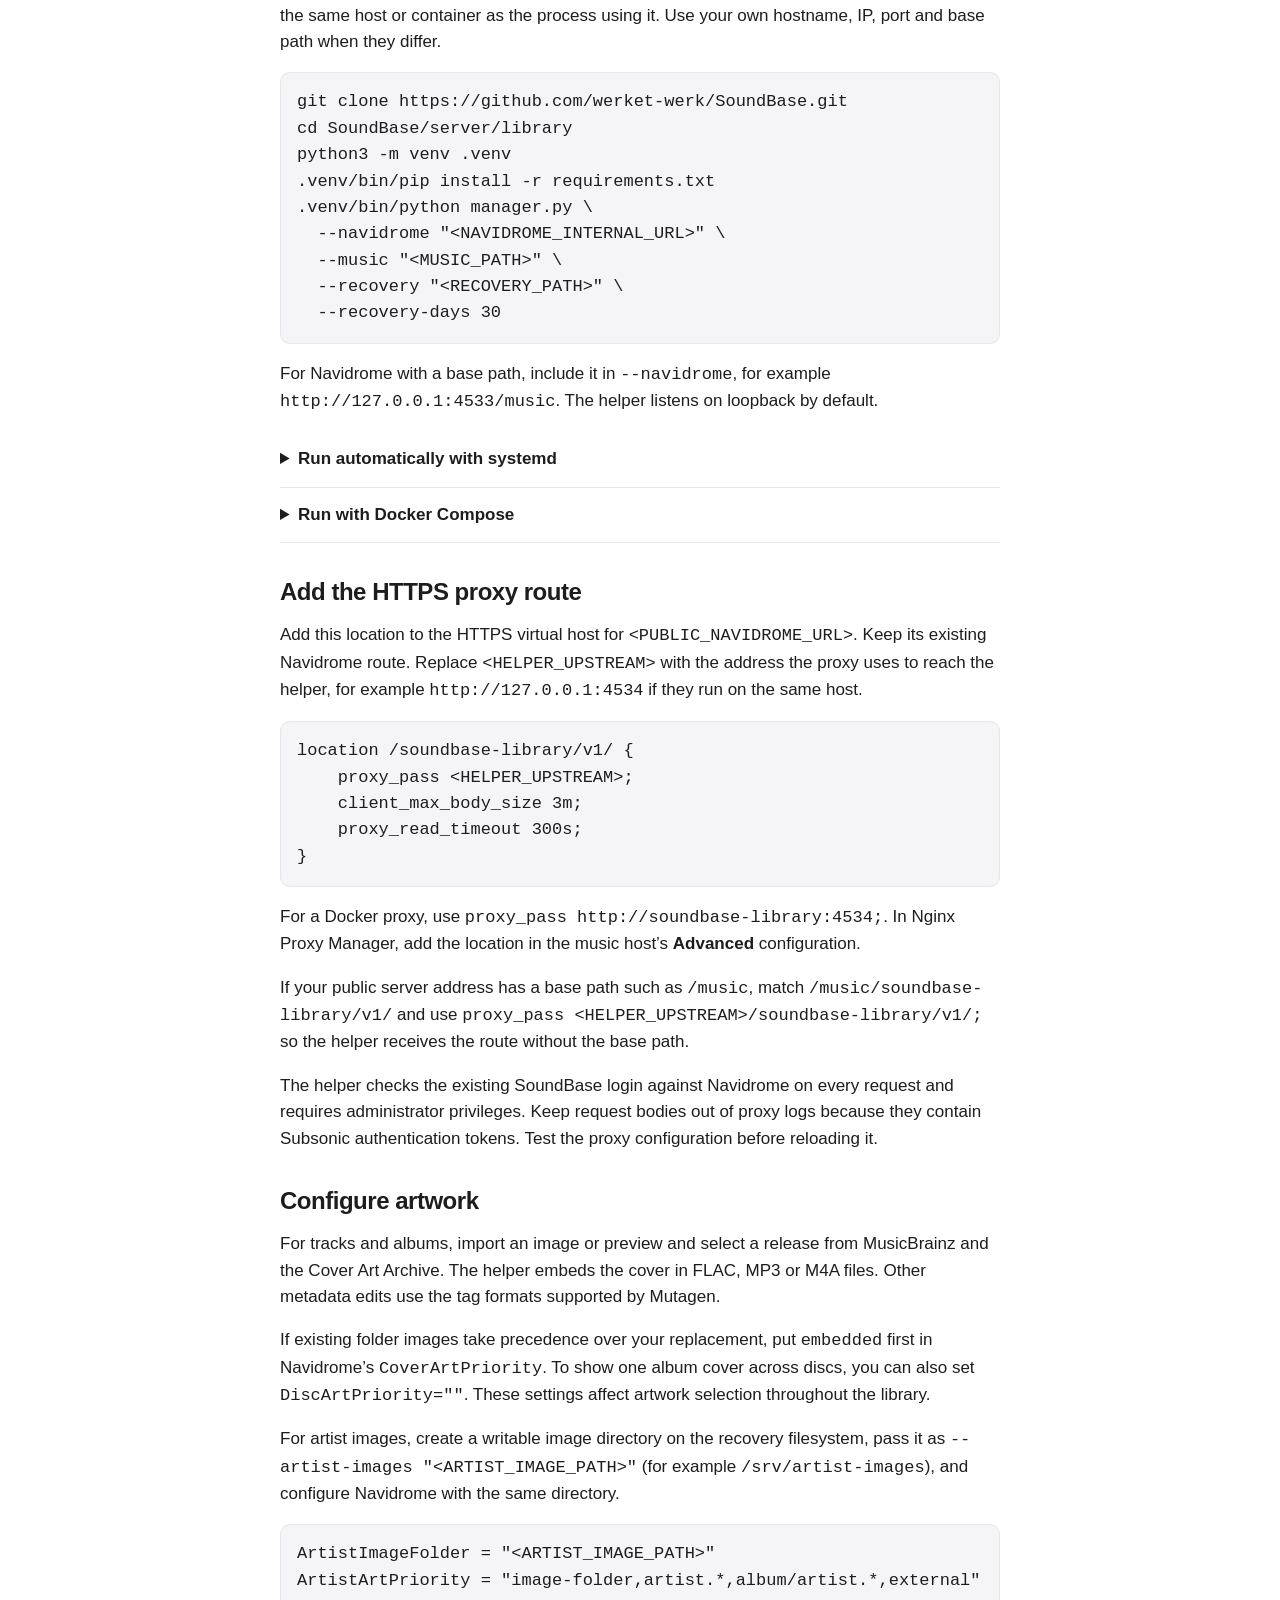
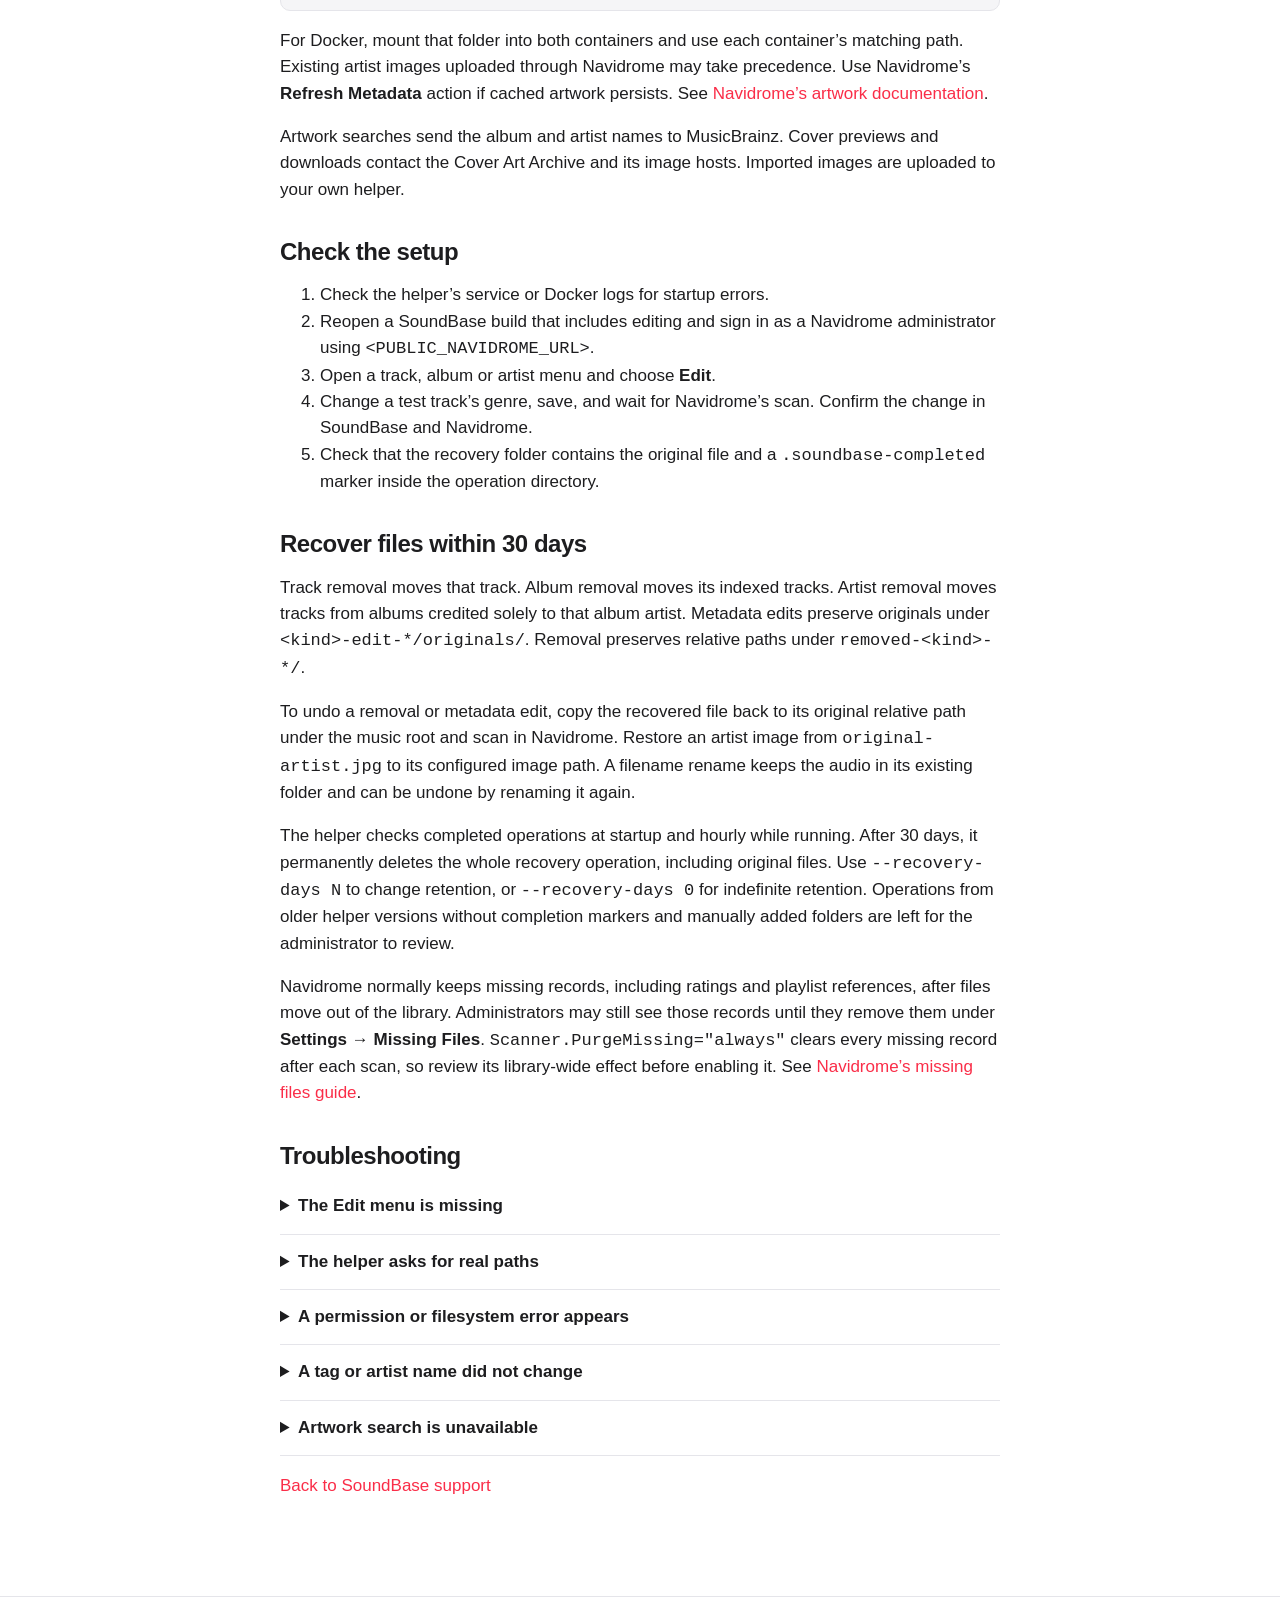
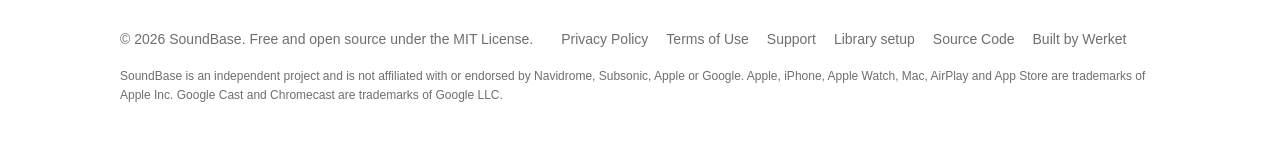
==== commit 101cf010: "Add Werket credit to website footer" ====
--- a/docs/library-setup.html
+++ b/docs/library-setup.html
@@ -137,7 +137,7 @@
 </main>
 <footer><div class="wrap">
   <span>© 2026 SoundBase. Free and open source under the MIT License.</span>
-  <span class="links"><a href="privacy.html">Privacy Policy</a><a href="terms.html">Terms of Use</a><a href="support.html">Support</a><a href="library-setup.html">Library setup</a><a href="https://github.com/werket-werk/SoundBase">Source Code</a></span>
+  <span class="links"><a href="privacy.html">Privacy Policy</a><a href="terms.html">Terms of Use</a><a href="support.html">Support</a><a href="library-setup.html">Library setup</a><a href="https://github.com/werket-werk/SoundBase">Source Code</a><a href="https://werket.com.au">Built by Werket</a></span>
   <span class="fine">SoundBase is an independent project and is not affiliated with or endorsed by Navidrome, Subsonic, Apple or Google. Apple, iPhone, Apple Watch, Mac, AirPlay and App Store are trademarks of Apple Inc. Google Cast and Chromecast are trademarks of Google LLC.</span>
 </div></footer>
 </body>
--- a/docs/assets/style.css
+++ b/docs/assets/style.css
@@ -43,7 +43,7 @@
 
 /* Hero */
 .hero { text-align: center; padding: 88px 0 56px; }
-.hero img.app-icon { width: 128px; height: 128px; filter: drop-shadow(0 18px 30px rgba(250, 45, 72, .3)); }
+.hero-banner { display: block; width: 100%; height: auto; border-radius: var(--radius); }
 .hero h1 { font-size: clamp(40px, 7vw, 72px); line-height: 1.05; letter-spacing: -0.03em; margin: 24px 0 12px; }
 .hero h1 span { background: linear-gradient(120deg, var(--accent), var(--accent-2)); -webkit-background-clip: text; background-clip: text; color: transparent; }
 .hero p.lede { font-size: clamp(19px, 2.4vw, 24px); color: var(--muted); max-width: 680px; margin: 0 auto 32px; }
